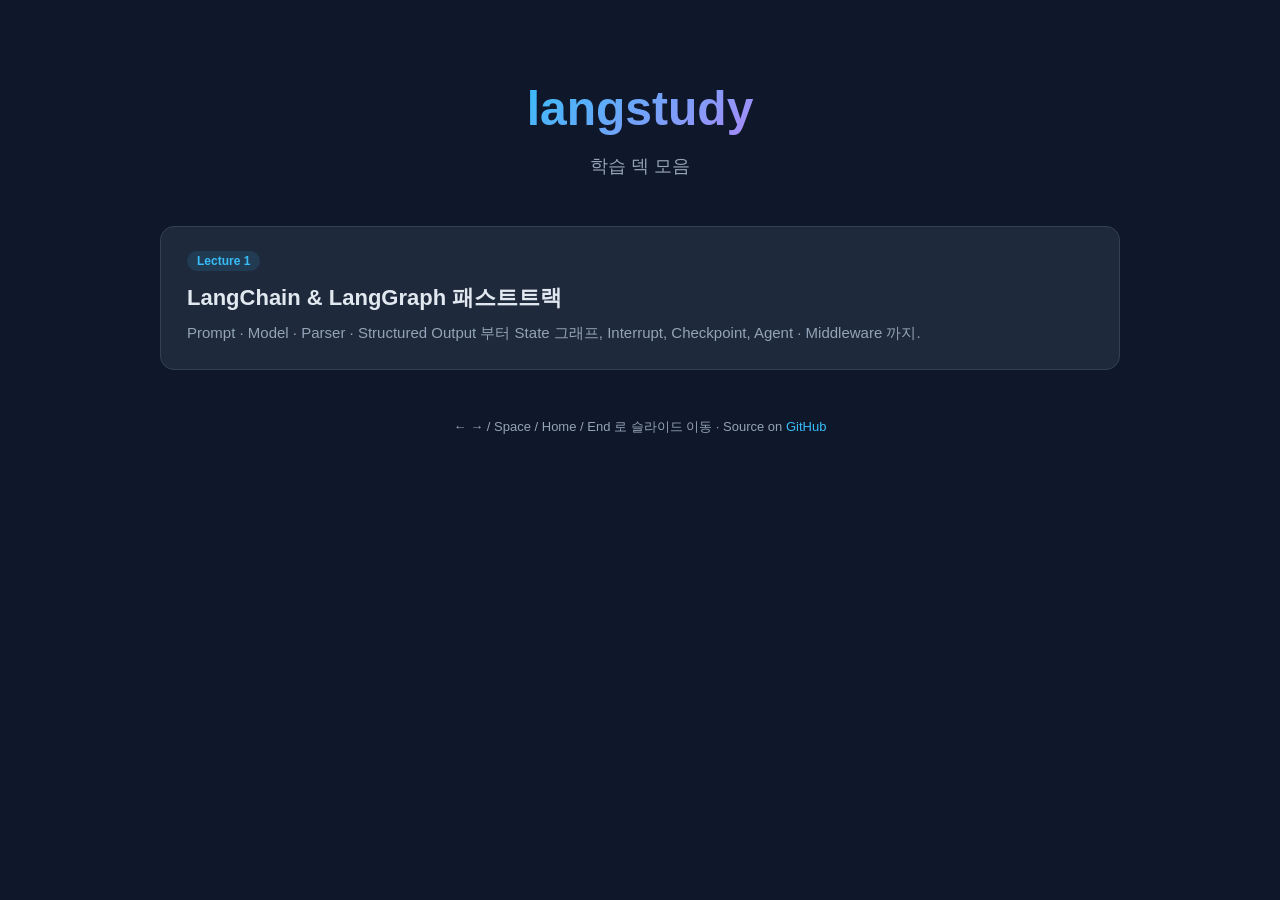
==== docs/index.html @ 1f2a5e69 "Restructure repo for GitHub Pages hosting under /docs Move the deck into docs/1_langchain_langgraph_" ====
<!DOCTYPE html>
<html lang="ko">
<head>
<meta charset="UTF-8" />
<meta name="viewport" content="width=device-width, initial-scale=1.0" />
<title>Lecture Deck · langstudy</title>
<style>
  :root {
    --bg: #0f172a;
    --surface: #1e293b;
    --surface-2: #334155;
    --text: #e2e8f0;
    --muted: #94a3b8;
    --accent: #38bdf8;
    --accent-2: #a78bfa;
  }
  * { box-sizing: border-box; margin: 0; padding: 0; }
  html, body {
    min-height: 100%;
    background: var(--bg);
    color: var(--text);
    font-family: -apple-system, BlinkMacSystemFont, "Apple SD Gothic Neo", "Pretendard", "Noto Sans KR", sans-serif;
  }
  body {
    display: flex;
    flex-direction: column;
    align-items: center;
    padding: 80px 24px 120px;
    gap: 48px;
  }
  h1 {
    font-size: 48px;
    font-weight: 800;
    background: linear-gradient(135deg, var(--accent), var(--accent-2));
    -webkit-background-clip: text;
    background-clip: text;
    color: transparent;
    text-align: center;
    line-height: 1.2;
  }
  .sub {
    font-size: 18px;
    color: var(--muted);
    text-align: center;
    margin-top: -32px;
  }
  .lectures {
    display: grid;
    grid-template-columns: repeat(auto-fit, minmax(320px, 1fr));
    gap: 20px;
    width: 100%;
    max-width: 960px;
  }
  .lecture {
    display: block;
    text-decoration: none;
    color: inherit;
    background: var(--surface);
    border: 1px solid var(--surface-2);
    border-radius: 14px;
    padding: 24px 26px;
    transition: transform 0.2s ease, border-color 0.2s ease;
  }
  .lecture:hover {
    transform: translateY(-4px);
    border-color: var(--accent);
  }
  .lecture .tag {
    display: inline-block;
    font-size: 12px;
    font-weight: 600;
    color: var(--accent);
    background: rgba(56, 189, 248, 0.12);
    padding: 3px 10px;
    border-radius: 999px;
    margin-bottom: 12px;
  }
  .lecture h2 {
    font-size: 22px;
    font-weight: 700;
    margin-bottom: 8px;
  }
  .lecture p {
    font-size: 15px;
    color: var(--muted);
    line-height: 1.6;
  }
  footer {
    font-size: 13px;
    color: var(--muted);
  }
  footer a { color: var(--accent); text-decoration: none; }
</style>
</head>
<body>
  <h1>langstudy</h1>
  <p class="sub">학습 덱 모음</p>

  <div class="lectures">
    <a class="lecture" href="1_langchain_langgraph_fast_track/">
      <span class="tag">Lecture 1</span>
      <h2>LangChain &amp; LangGraph 패스트트랙</h2>
      <p>Prompt · Model · Parser · Structured Output 부터 State 그래프, Interrupt, Checkpoint, Agent · Middleware 까지.</p>
    </a>
  </div>

  <footer>
    ← → / Space / Home / End 로 슬라이드 이동 · Source on
    <a href="https://github.com/enginerd-kr/langstudy" target="_blank" rel="noreferrer">GitHub</a>
  </footer>
</body>
</html>
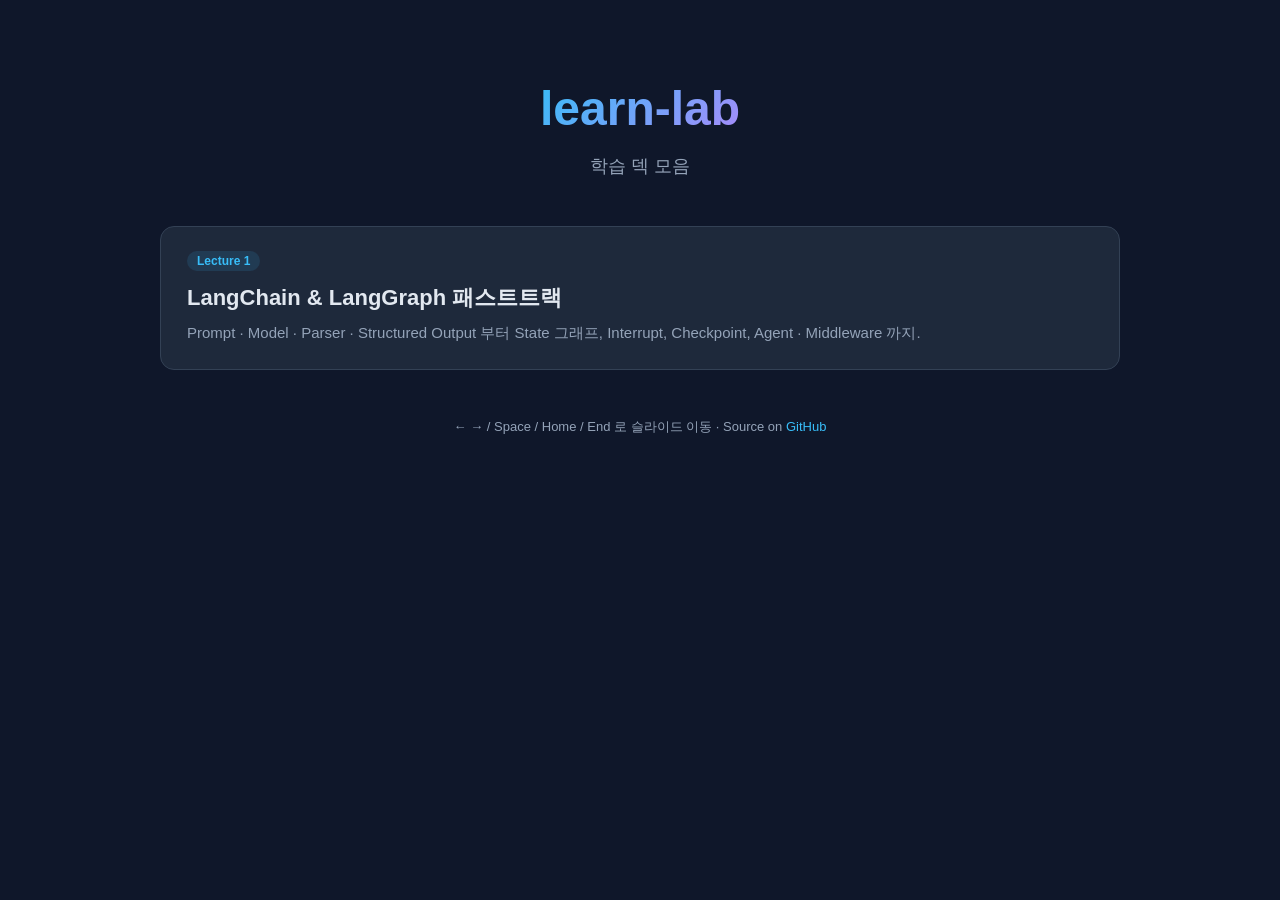
==== commit fbae6a78: "Rename site to learn-lab Update page title, heading, and GitHub footer link to match the renamed rep" ====
--- a/docs/index.html
+++ b/docs/index.html
@@ -3,7 +3,7 @@
 <head>
 <meta charset="UTF-8" />
 <meta name="viewport" content="width=device-width, initial-scale=1.0" />
-<title>Lecture Deck · langstudy</title>
+<title>learn-lab</title>
 <style>
   :root {
     --bg: #0f172a;
@@ -93,7 +93,7 @@
 </style>
 </head>
 <body>
-  <h1>langstudy</h1>
+  <h1>learn-lab</h1>
   <p class="sub">학습 덱 모음</p>
 
   <div class="lectures">
@@ -106,7 +106,7 @@
 
   <footer>
     ← → / Space / Home / End 로 슬라이드 이동 · Source on
-    <a href="https://github.com/enginerd-kr/langstudy" target="_blank" rel="noreferrer">GitHub</a>
+    <a href="https://github.com/enginerd-kr/learn-lab" target="_blank" rel="noreferrer">GitHub</a>
   </footer>
 </body>
 </html>
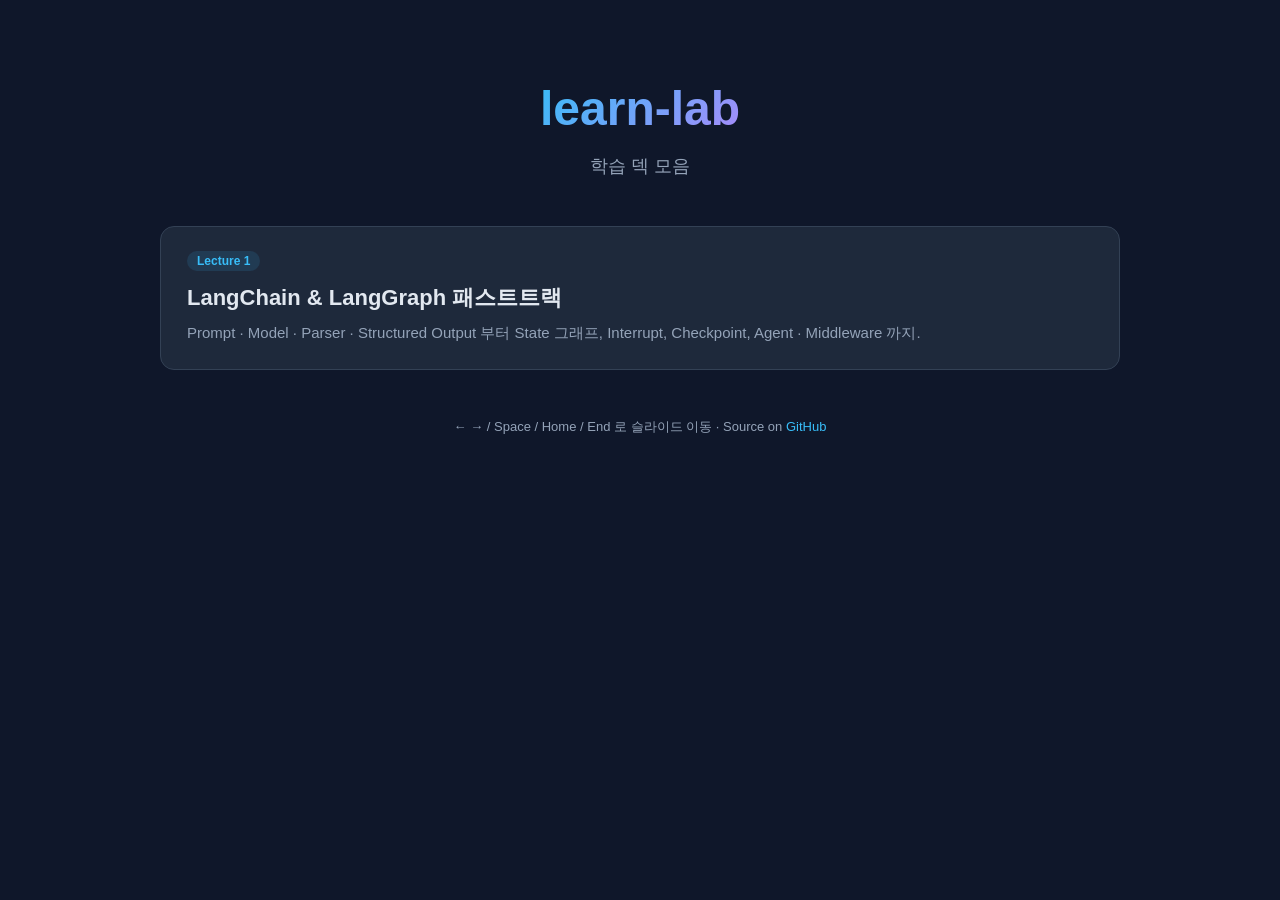
==== commit e8d22ba2: "Optimize slides and index pages for mobile Touch users can't use arrow keys, and shiki magic-code st" ====
--- a/docs/index.html
+++ b/docs/index.html
@@ -60,9 +60,14 @@
     border-radius: 14px;
     padding: 24px 26px;
     transition: transform 0.2s ease, border-color 0.2s ease;
+    -webkit-tap-highlight-color: transparent;
   }
   .lecture:hover {
     transform: translateY(-4px);
+    border-color: var(--accent);
+  }
+  .lecture:active {
+    transform: translateY(-1px);
     border-color: var(--accent);
   }
   .lecture .tag {
@@ -88,8 +93,33 @@
   footer {
     font-size: 13px;
     color: var(--muted);
+    text-align: center;
+    padding: 0 16px;
   }
   footer a { color: var(--accent); text-decoration: none; }
+
+  .key-hint { display: inline; }
+  .touch-hint { display: none; }
+
+  @media (hover: none) and (pointer: coarse) {
+    .key-hint { display: none; }
+    .touch-hint { display: inline; }
+  }
+
+  @media (max-width: 720px) {
+    body { padding: 56px 18px 80px; gap: 32px; }
+    h1 { font-size: 36px; }
+    .sub { font-size: 16px; margin-top: -20px; }
+    .lectures { grid-template-columns: 1fr; gap: 14px; }
+    .lecture { padding: 20px 22px; border-radius: 12px; }
+    .lecture h2 { font-size: 19px; }
+    .lecture p { font-size: 14px; }
+  }
+
+  @media (max-width: 420px) {
+    body { padding: 40px 14px 64px; }
+    h1 { font-size: 30px; }
+  }
 </style>
 </head>
 <body>
@@ -97,7 +127,7 @@
   <p class="sub">학습 덱 모음</p>
 
   <div class="lectures">
-    <a class="lecture" href="1_langchain_langgraph_fast_track/">
+    <a class="lecture" href="langchain_langgraph_fast_track/">
       <span class="tag">Lecture 1</span>
       <h2>LangChain &amp; LangGraph 패스트트랙</h2>
       <p>Prompt · Model · Parser · Structured Output 부터 State 그래프, Interrupt, Checkpoint, Agent · Middleware 까지.</p>
@@ -105,7 +135,9 @@
   </div>
 
   <footer>
-    ← → / Space / Home / End 로 슬라이드 이동 · Source on
+    <span class="key-hint">← → / Space / Home / End 로 슬라이드 이동</span>
+    <span class="touch-hint">좌우 스와이프 또는 하단 버튼으로 슬라이드 이동</span>
+    · Source on
     <a href="https://github.com/enginerd-kr/learn-lab" target="_blank" rel="noreferrer">GitHub</a>
   </footer>
 </body>
